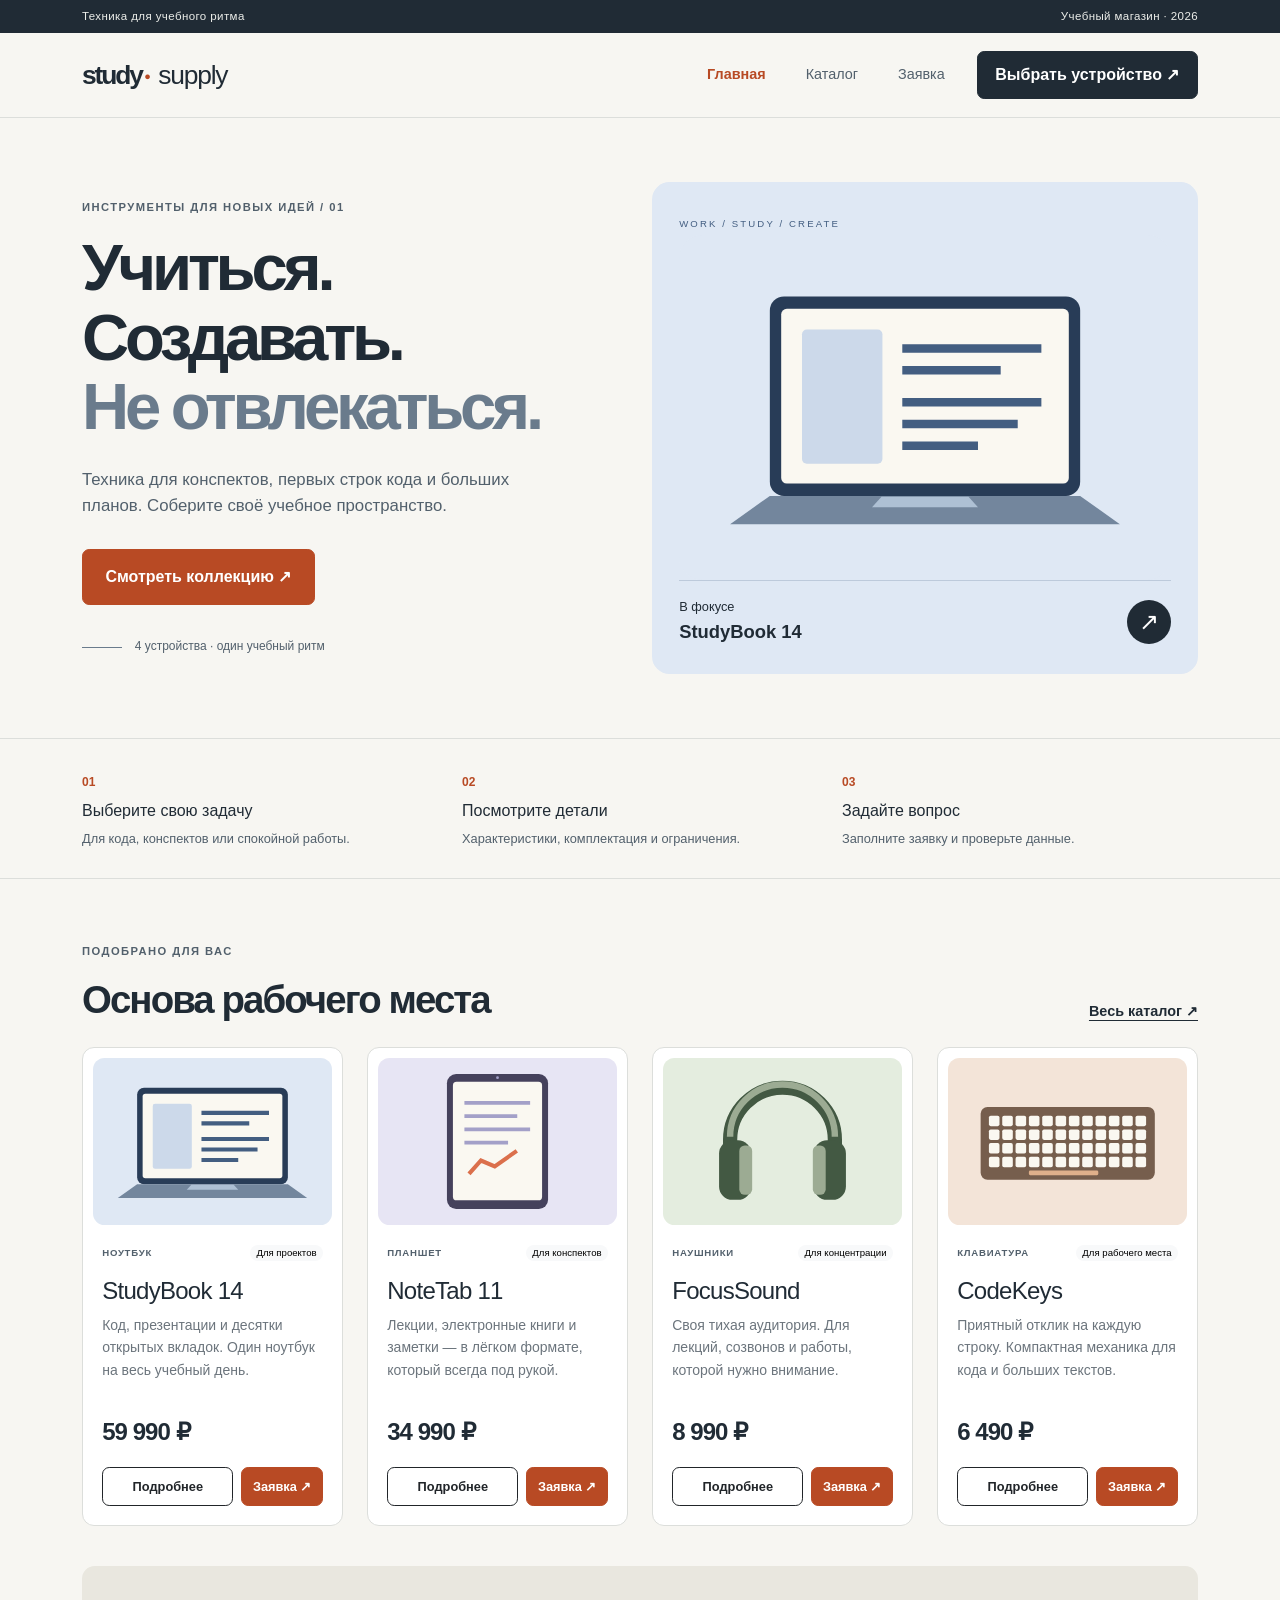
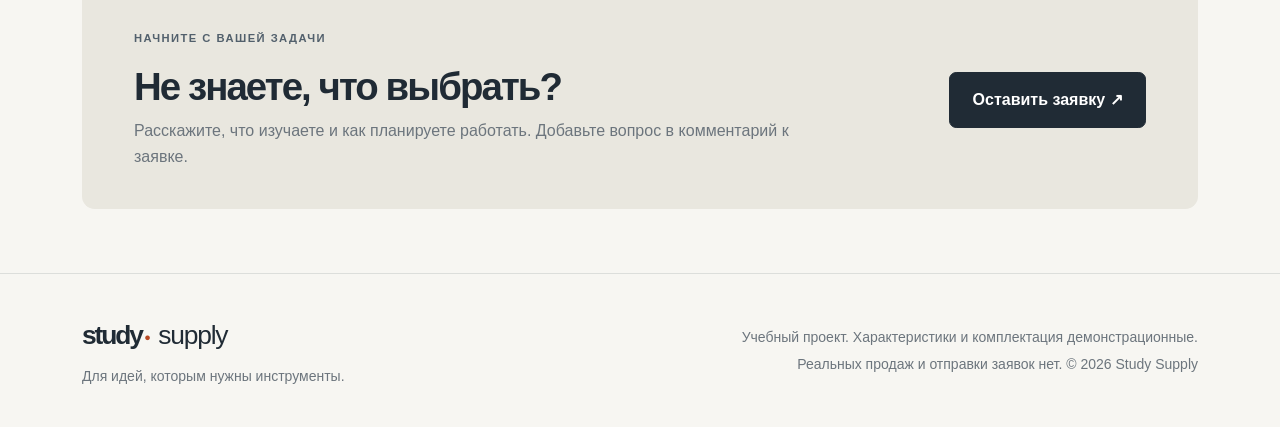
==== index.html @ 0d05d738 "feat: implement Bootstrap shop and four KR2 improvements" ====
<!doctype html>
<html lang="ru">
  <head>
    <meta charset="utf-8">
    <meta name="viewport" content="width=device-width, initial-scale=1">
    <meta name="description" content="Техника для идей — техника для учёбы и проектов. Учебный магазин Study Supply.">
    <title>Техника для идей — Study Supply</title>
    <link rel="icon" href="images/favicon.svg" type="image/svg+xml">
    <link rel="stylesheet" href="vendor/bootstrap/bootstrap.min.css">
    <link rel="stylesheet" href="css/custom.css">
  </head>
  <body>
    <a class="skip-link" href="#main">Перейти к содержимому</a>
    <div class="topline">
      <div class="container d-flex justify-content-between gap-3">
        <span>Техника для учебного ритма</span>
        <span>Учебный магазин · 2026</span>
      </div>
    </div>
    <header class="site-header">
      <nav class="navbar navbar-expand-md" aria-label="Основная навигация">
        <div class="container">
          <a class="navbar-brand" href="index.html">study<span class="brand-dot">●</span>
            <span class="brand-sub">supply</span>
          </a>
          <button class="navbar-toggler" type="button" data-bs-toggle="collapse" data-bs-target="#main-nav" aria-controls="main-nav" aria-expanded="false" aria-label="Открыть меню">
            <span class="navbar-toggler-icon">
            </span>
          </button>
          <div class="collapse navbar-collapse" id="main-nav">
            <ul class="navbar-nav ms-auto gap-md-4">
              <li class="nav-item">
                <a class="nav-link active" aria-current="page" href="index.html">Главная</a>
              </li>
              <li class="nav-item">
                <a class="nav-link" href="catalog.html">Каталог</a>
              </li>
              <li class="nav-item">
                <a class="nav-link" href="order.html">Заявка</a>
              </li>
            </ul>
            <a class="btn btn-dark ms-md-4 my-2 my-md-0" href="catalog.html">Выбрать устройство <span aria-hidden="true">↗</span>
            </a>
          </div>
        </div>
      </nav>
    </header>
    <main id="main" tabindex="-1">
      <section class="hero-section">
        <div class="container">
          <div class="row g-4 align-items-center">
            <div class="col-lg-6">
              <p class="eyebrow">Инструменты для новых идей / 01</p>
              <h1 class="hero-title">Учиться.<br>Создавать.<br>
                <span>Не отвлекаться.</span>
              </h1>
              <p class="hero-lead">Техника для конспектов, первых строк кода и больших планов. Соберите своё учебное пространство.</p>
              <a class="btn btn-primary btn-lg" href="catalog.html">Смотреть коллекцию <span aria-hidden="true">↗</span>
              </a>
              <div class="hero-note">
                <span class="note-rule">
                </span>
                <span>4 устройства · один учебный ритм</span>
              </div>
            </div>
            <div class="col-lg-6">
              <div class="hero-art">
                <span class="art-label">WORK / STUDY / CREATE</span>
                <img src="images/studybook.svg" alt="StudyBook 14 — ноутбук для учёбы и проектов" width="520" height="365">
                <div class="art-caption">
                  <span>В фокусе<br>
                    <strong>StudyBook 14</strong>
                  </span>
                  <a href="product.html" class="circle-link" aria-label="Открыть StudyBook 14">↗</a>
                </div>
              </div>
            </div>
          </div>
        </div>
      </section>
      <section class="benefit-strip">
        <div class="container">
          <div class="row g-4">
            <div class="col-md-4">
              <span class="step-number">01</span>
              <h2>Выберите свою задачу</h2>
              <p>Для кода, конспектов или спокойной работы.</p>
            </div>
            <div class="col-md-4">
              <span class="step-number">02</span>
              <h2>Посмотрите детали</h2>
              <p>Характеристики, комплектация и ограничения.</p>
            </div>
            <div class="col-md-4">
              <span class="step-number">03</span>
              <h2>Задайте вопрос</h2>
              <p>Заполните заявку и проверьте данные.</p>
            </div>
          </div>
        </div>
      </section>
      <section class="section-space">
        <div class="container">
          <div class="d-flex flex-wrap justify-content-between align-items-end gap-3 mb-4">
            <div>
              <p class="eyebrow">Подобрано для вас</p>
              <h2 class="section-title mb-0">Основа рабочего места</h2>
            </div>
            <a class="text-link" href="catalog.html">Весь каталог ↗</a>
          </div>
          <div class="row g-4">
            <div class="col-sm-6 col-xl-3">
              <article class="card product-card h-100">
                <a class="product-card-image" href="product.html" aria-label="Подробнее о StudyBook 14">
                  <img src="images/studybook.svg" alt="Ноутбук StudyBook 14, схематическое изображение" width="520" height="365" loading="lazy">
                </a>
                <div class="card-body d-flex flex-column">
                  <div class="d-flex justify-content-between gap-2 align-items-center mb-3">
                    <span class="eyebrow mb-0">Ноутбук</span>
                    <span class="badge rounded-pill text-bg-light">Для проектов</span>
                  </div>
                  <h3 class="card-title fs-4">
                    <a href="product.html">StudyBook 14</a>
                  </h3>
                  <p class="card-text text-secondary small">Код, презентации и десятки открытых вкладок. Один ноутбук на весь учебный день.</p>
                  <div class="mt-auto pt-3">
                    <p class="price fs-4 mb-3">59 990 ₽</p>
                    <div class="d-flex gap-2">
                      <a class="btn btn-outline-dark flex-grow-1" href="product.html">Подробнее</a>
                      <button class="btn btn-primary" type="button" data-quick-order="studybook" aria-label="Заявка на StudyBook 14">Заявка ↗</button>
                    </div>
                  </div>
                </div>
              </article>
            </div>
            <div class="col-sm-6 col-xl-3">
              <article class="card product-card h-100">
                <a class="product-card-image" href="product-notetab.html" aria-label="Подробнее о NoteTab 11">
                  <img src="images/notetab.svg" alt="Планшет NoteTab 11, схематическое изображение" width="520" height="365" loading="lazy">
                </a>
                <div class="card-body d-flex flex-column">
                  <div class="d-flex justify-content-between gap-2 align-items-center mb-3">
                    <span class="eyebrow mb-0">Планшет</span>
                    <span class="badge rounded-pill text-bg-light">Для конспектов</span>
                  </div>
                  <h3 class="card-title fs-4">
                    <a href="product-notetab.html">NoteTab 11</a>
                  </h3>
                  <p class="card-text text-secondary small">Лекции, электронные книги и заметки — в лёгком формате, который всегда под рукой.</p>
                  <div class="mt-auto pt-3">
                    <p class="price fs-4 mb-3">34 990 ₽</p>
                    <div class="d-flex gap-2">
                      <a class="btn btn-outline-dark flex-grow-1" href="product-notetab.html">Подробнее</a>
                      <button class="btn btn-primary" type="button" data-quick-order="notetab" aria-label="Заявка на NoteTab 11">Заявка ↗</button>
                    </div>
                  </div>
                </div>
              </article>
            </div>
            <div class="col-sm-6 col-xl-3">
              <article class="card product-card h-100">
                <a class="product-card-image" href="product-focussound.html" aria-label="Подробнее о FocusSound">
                  <img src="images/focussound.svg" alt="Наушники FocusSound, схематическое изображение" width="520" height="365" loading="lazy">
                </a>
                <div class="card-body d-flex flex-column">
                  <div class="d-flex justify-content-between gap-2 align-items-center mb-3">
                    <span class="eyebrow mb-0">Наушники</span>
                    <span class="badge rounded-pill text-bg-light">Для концентрации</span>
                  </div>
                  <h3 class="card-title fs-4">
                    <a href="product-focussound.html">FocusSound</a>
                  </h3>
                  <p class="card-text text-secondary small">Своя тихая аудитория. Для лекций, созвонов и работы, которой нужно внимание.</p>
                  <div class="mt-auto pt-3">
                    <p class="price fs-4 mb-3">8 990 ₽</p>
                    <div class="d-flex gap-2">
                      <a class="btn btn-outline-dark flex-grow-1" href="product-focussound.html">Подробнее</a>
                      <button class="btn btn-primary" type="button" data-quick-order="focussound" aria-label="Заявка на FocusSound">Заявка ↗</button>
                    </div>
                  </div>
                </div>
              </article>
            </div>
            <div class="col-sm-6 col-xl-3">
              <article class="card product-card h-100">
                <a class="product-card-image" href="product-codekeys.html" aria-label="Подробнее о CodeKeys">
                  <img src="images/codekeys.svg" alt="Клавиатура CodeKeys, схематическое изображение" width="520" height="365" loading="lazy">
                </a>
                <div class="card-body d-flex flex-column">
                  <div class="d-flex justify-content-between gap-2 align-items-center mb-3">
                    <span class="eyebrow mb-0">Клавиатура</span>
                    <span class="badge rounded-pill text-bg-light">Для рабочего места</span>
                  </div>
                  <h3 class="card-title fs-4">
                    <a href="product-codekeys.html">CodeKeys</a>
                  </h3>
                  <p class="card-text text-secondary small">Приятный отклик на каждую строку. Компактная механика для кода и больших текстов.</p>
                  <div class="mt-auto pt-3">
                    <p class="price fs-4 mb-3">6 490 ₽</p>
                    <div class="d-flex gap-2">
                      <a class="btn btn-outline-dark flex-grow-1" href="product-codekeys.html">Подробнее</a>
                      <button class="btn btn-primary" type="button" data-quick-order="codekeys" aria-label="Заявка на CodeKeys">Заявка ↗</button>
                    </div>
                  </div>
                </div>
              </article>
            </div>
          </div>
        </div>
      </section>
      <section class="section-space pt-0">
        <div class="container">
          <div class="callout row g-4 align-items-center">
            <div class="col-lg-8">
              <p class="eyebrow">Начните с вашей задачи</p>
              <h2 class="section-title">Не знаете, что выбрать?</h2>
              <p class="text-secondary mb-0">Расскажите, что изучаете и как планируете работать. Добавьте вопрос в комментарий к заявке.</p>
            </div>
            <div class="col-lg-4 text-lg-end">
              <a class="btn btn-dark btn-lg" href="order.html">Оставить заявку ↗</a>
            </div>
          </div>
        </div>
      </section>
    </main>
    <footer class="site-footer">
      <div class="container">
        <div class="row gy-3 align-items-center">
          <div class="col-md-5">
            <a class="navbar-brand" href="index.html">study<span class="brand-dot">●</span>
              <span class="brand-sub">supply</span>
            </a>
            <p class="small text-secondary mt-2 mb-0">Для идей, которым нужны инструменты.</p>
          </div>
          <div class="col-md-7 text-md-end small text-secondary">
            <p class="mb-1">Учебный проект. Характеристики и комплектация демонстрационные.</p>
            <p class="mb-0">Реальных продаж и отправки заявок нет. © 2026 Study Supply</p>
          </div>
        </div>
      </div>
    </footer>
    <div class="modal fade" id="order-modal" tabindex="-1" aria-labelledby="modal-title" aria-describedby="modal-description">
      <div class="modal-dialog modal-lg modal-dialog-centered modal-dialog-scrollable">
        <div class="modal-content">
          <div class="modal-header">
            <div>
              <p class="eyebrow mb-2">Заявка на консультацию</p>
              <h2 class="modal-title fs-4" id="modal-title">Расскажите о себе</h2>
            </div>
            <button type="button" class="btn-close" data-bs-dismiss="modal" aria-label="Закрыть окно заявки">
            </button>
          </div>
          <div class="modal-body">
            <p class="text-secondary" id="modal-description">Сначала заполните данные, затем проверьте их перед подтверждением.</p>
            <div data-modal-edit>
              <form data-order-form novalidate>
                <div class="alert alert-danger d-none error-summary" role="alert" data-error-summary>
                  <p class="fw-semibold mb-2">Проверьте поля заявки</p>
                  <ul class="mb-0" data-error-list>
                  </ul>
                </div>
                <p class="small text-secondary">Поля со звёздочкой обязательны. Заявка учебная: данные не отправляются на сервер.</p>
                <div class="row g-3">
                  <div class="col-md-6">
                    <label class="form-label" for="modal-name">Ваше имя <span aria-hidden="true">*</span>
                    </label>
                    <input class="form-control" id="modal-name" name="name" type="text" autocomplete="name" minlength="2" maxlength="80" required aria-describedby="modal-name-error">
                    <div class="invalid-feedback" id="modal-name-error">
                    </div>
                  </div>
                  <div class="col-md-6">
                    <label class="form-label" for="modal-email">Электронная почта <span aria-hidden="true">*</span>
                    </label>
                    <input class="form-control" id="modal-email" name="email" type="email" autocomplete="email" maxlength="120" required aria-describedby="modal-email-error">
                    <div class="invalid-feedback" id="modal-email-error">
                    </div>
                  </div>
                  <div class="col-md-6">
                    <label class="form-label" for="modal-phone">Телефон <span aria-hidden="true">*</span>
                    </label>
                    <input class="form-control" id="modal-phone" name="phone" type="tel" autocomplete="tel" maxlength="30" required aria-describedby="modal-phone-error modal-phone-hint">
                    <div class="form-text" id="modal-phone-hint">Например: +7 900 000-00-00. От 10 до 15 цифр.</div>
                    <div class="invalid-feedback" id="modal-phone-error">
                    </div>
                  </div>
                  <div class="col-md-6">
                    <label class="form-label" for="modal-product">Товар <span aria-hidden="true">*</span>
                    </label>
                    <select class="form-select" id="modal-product" name="product" required aria-describedby="modal-product-error">
                      <option value="">Выберите товар</option>
                      <option value="studybook">StudyBook 14 — 59 990 ₽</option>
                      <option value="notetab">NoteTab 11 — 34 990 ₽</option>
                      <option value="focussound">FocusSound — 8 990 ₽</option>
                      <option value="codekeys">CodeKeys — 6 490 ₽</option>
                    </select>
                    <div class="invalid-feedback" id="modal-product-error">
                    </div>
                  </div>
                  <div class="col-12">
                    <label class="form-label" for="modal-comment">Комментарий</label>
                    <textarea class="form-control" id="modal-comment" name="comment" rows="3" maxlength="1000" placeholder="Для каких задач выбираете устройство?">
                    </textarea>
                  </div>
                  <div class="col-12">
                    <div class="form-check">
                      <input class="form-check-input" type="checkbox" id="modal-agreement" name="agreement" required aria-describedby="modal-agreement-error">
                      <label class="form-check-label" for="modal-agreement">Согласен на обработку введённых данных для проверки учебной формы <span aria-hidden="true">*</span>
                      </label>
                      <div class="invalid-feedback" id="modal-agreement-error">
                      </div>
                    </div>
                  </div>
                  <div class="col-12 d-flex flex-wrap gap-2 mt-4">
                    <button class="btn btn-primary" type="submit">Проверить заявку <span aria-hidden="true">↗</span>
                    </button>
                    <button class="btn btn-outline-secondary" type="reset">Очистить</button>
                  </div>
                </div>
              </form>
            </div>
            <div data-modal-review hidden>
              <p class="mb-3">Проверьте товар и контакты. Можно вернуться к редактированию.</p>
              <dl class="review-details" data-review-details>
              </dl>
              <div class="d-flex flex-wrap gap-2">
                <button class="btn btn-primary" type="button" data-confirm>Подтвердить заявку</button>
                <button class="btn btn-outline-secondary" type="button" data-edit>Исправить данные</button>
              </div>
            </div>
            <div data-modal-done hidden>
              <div class="alert alert-success mb-4" role="status">
                <h3 class="fs-5">Данные проверены</h3>
                <p class="mb-0">Учебная заявка подтверждена. Она не отправляется на сервер; оплата не производится.</p>
              </div>
              <button class="btn btn-primary" data-bs-dismiss="modal" type="button">Готово</button>
            </div>
          </div>
        </div>
      </div>
    </div>
    <script src="vendor/bootstrap/bootstrap.bundle.min.js">
    </script>
    <script src="js/catalog-data.js">
    </script>
    <script src="js/main.js">
    </script>
  </body>
</html>
---- css/custom.css ----
:root {
  --paper:#f7f6f2;
  --ink:#202b35;
  --accent:#b84a24;
  --bs-body-font-family:Arial,Helvetica,sans-serif;
  --bs-body-color:var(--ink);
  --bs-body-bg:var(--paper);
  --bs-primary:#b84a24;
  --bs-border-color:#dcdedb;
  --bs-link-color:#9e3e1d;
  --bs-link-hover-color:#712c15
}

body {
  line-height:1.6
}
a {
  text-underline-offset:4px
}
.btn {
  --bs-btn-border-radius:.45rem;
  font-weight:600;
  padding:.7rem 1.1rem
}
.btn-primary {
  --bs-btn-bg:#b84a24;
  --bs-btn-border-color:#b84a24;
  --bs-btn-hover-bg:#943b1b;
  --bs-btn-hover-border-color:#943b1b;
  --bs-btn-active-bg:#7d3218;
  --bs-btn-active-border-color:#7d3218;
  --bs-btn-focus-shadow-rgb:184,74,36
}
.btn-dark {
  --bs-btn-bg:#202b35;
  --bs-btn-border-color:#202b35
}
.btn-outline-secondary {
  --bs-btn-color:#4f5b64;
  --bs-btn-border-color:#78818a
}
.btn-lg {
  font-size:1rem;
  padding:.95rem 1.4rem
}
.topline {
  font-size:.72rem;
  padding:.45rem 0;
  background:var(--ink);
  color:#eceeea;
  letter-spacing:.035em
}
.site-header {
  border-bottom:1px solid var(--bs-border-color);
  background:var(--paper)
}
.navbar {
  padding:1rem 0
}
.navbar-brand {
  font-size:1.65rem;
  font-weight:800;
  letter-spacing:-.08em;
  color:var(--ink)
}
.brand-sub {
  display:inline-block;
  font-weight:400;
  letter-spacing:-.045em;
  margin-left:.12rem
}
.brand-dot {
  font-size:.68rem;
  color:var(--accent);
  vertical-align:middle;
  margin:0 .15rem
}
.navbar-nav .nav-link {
  color:#52606c;
  font-size:.9rem
}
.navbar-nav .nav-link.active {
  color:var(--accent);
  font-weight:700
}
.hero-section {
  padding:4rem 0
}
.eyebrow {
  font-size:.7rem;
  text-transform:uppercase;
  letter-spacing:.13em;
  font-weight:700;
  color:#52606c;
  margin-bottom:1rem
}
.hero-title {
  font-size:clamp(2.8rem,5.1vw,4.65rem);
  line-height:1.06;
  letter-spacing:-.065em;
  font-weight:750;
  margin-bottom:1.6rem
}
.hero-title span {
  color:#6a7b8c
}
.hero-lead {
  max-width:28rem;
  color:#52606c;
  margin-bottom:1.8rem;
  font-size:1.05rem
}
.hero-note {
  display:flex;
  align-items:center;
  gap:.8rem;
  margin-top:2rem;
  font-size:.75rem;
  color:#52606c
}
.note-rule {
  width:40px;
  height:1px;
  background:#6a7b8c
}
.hero-art {
  padding:1.7rem;
  background:#dfe8f4;
  border-radius:1.1rem;
  position:relative
}
.hero-art>img {
  width:100%;
  height:auto;
  display:block
}
.art-label {
  font-size:.6rem;
  letter-spacing:.22em;
  color:#435e81
}
.art-caption {
  border-top:1px solid #bdcadb;
  padding-top:1rem;
  display:flex;
  justify-content:space-between;
  align-items:center;
  font-size:.8rem
}
.art-caption strong {
  font-size:1.15rem
}
.circle-link {
  display:grid;
  place-items:center;
  width:44px;
  height:44px;
  border-radius:50%;
  background:var(--ink);
  color:white;
  text-decoration:none;
  font-size:1.5rem
}
.benefit-strip {
  border-block:1px solid var(--bs-border-color);
  padding:1.8rem 0
}
.benefit-strip h2 {
  font-size:1rem;
  margin:.5rem 0
}
.benefit-strip p {
  font-size:.8rem;
  color:#52606c;
  margin:0
}
.step-number {
  font-size:.75rem;
  color:var(--accent);
  font-weight:700
}
.section-space {
  padding:4rem 0
}
.section-title {
  font-size:clamp(1.8rem,3vw,2.5rem);
  letter-spacing:-.05em;
  font-weight:700
}
.page-title {
  font-size:clamp(2.15rem,4vw,3.6rem);
  letter-spacing:-.055em;
  font-weight:700;
  line-height:1.12;
  margin-bottom:1.25rem
}
.text-link {
  font-size:.9rem;
  color:var(--ink);
  font-weight:600
}
.product-card {
  border:1px solid var(--bs-border-color);
  border-radius:.75rem;
  background:#fff;
  overflow:hidden;
  transition:box-shadow .2s,border-color .2s
}
.product-card:hover {
  border-color:#8997a3;
  box-shadow:0 8px 20px #202b3509
}
.product-card-image {
  display:block;
  padding:.65rem .65rem 0
}
.product-card-image img {
  width:100%;
  height:auto;
  border-radius:.45rem
}
.product-card .card-body {
  padding:1.2rem
}
.product-card .eyebrow {
  font-size:.6rem;
  letter-spacing:.08em
}
.product-card .badge {
  font-size:.6rem;
  font-weight:500;
  white-space:normal;
  text-align:right
}
.card-title a {
  color:var(--ink);
  text-decoration:none;
  letter-spacing:-.03em
}
.card-title a:hover {
  text-decoration:underline
}
.product-card .btn {
  font-size:.8rem;
  padding:.55rem .65rem
}
.price {
  font-weight:700;
  letter-spacing:-.04em
}
.callout {
  margin-inline:0;
  background:#e9e7df;
  padding:2.5rem;
  border-radius:.8rem
}
.site-footer {
  padding:2.5rem 0;
  border-top:1px solid var(--bs-border-color)
}
.product-gallery img {
  width:100%;
  height:auto;
  border-radius:1rem
}
.product-information {
  background:#fff;
  border:1px solid var(--bs-border-color);
  border-radius:.7rem;
  overflow:hidden
}
.nav-tabs {
  padding:1rem 1rem 0;
  background:#efeee8;
  gap:.2rem;
  flex-wrap:wrap
}
.nav-tabs .nav-link {
  color:#52606c;
  font-size:.85rem;
  padding:.8rem 1rem
}
.nav-tabs .nav-link.active {
  color:var(--ink);
  font-weight:700;
  background:#fff
}
.task-list {
  padding-left:1.3rem;
  margin:0
}
.task-list li {
  margin-bottom:.7rem
}
.form-panel {
  padding:2rem;
  background:#fff;
  border:1px solid var(--bs-border-color);
  border-radius:.8rem
}
.form-label {
  font-size:.85rem;
  font-weight:600
}
.form-control,.form-select {
  background-color:white;
  min-height:45px
}
.form-text {
  color:#59636c
}
.form-check-label {
  font-size:.85rem
}
.order-steps {
  padding-left:1.2rem;
  color:#52606c;
  margin:2rem 0
}
.order-steps li {
  padding-bottom:.7rem
}
.modal-content {
  background:#fff;
  border-radius:1rem
}
.modal-header {
  padding:1.5rem
}
.modal-body {
  padding:1.5rem
}
.review-details {
  display:grid;
  grid-template-columns:10rem minmax(0,1fr);
  gap:.65rem 1rem;
  margin:1.5rem 0;
  overflow-wrap:anywhere
}
.review-details dt {
  color:#59636c;
  font-size:.9rem
}
.review-details dd {
  margin:0
}
.review-details dd:empty::after {
  content:'Не указан'
}
.skip-link {
  position:fixed;
  left:1rem;
  top:-100px;
  z-index:2000;
  background:white;
  color:var(--ink);
  padding:1rem
}
.skip-link:focus {
  top:1rem
}
:focus-visible {
  outline:3px solid #406a98!important;
  outline-offset:3px
}
.form-control:focus,.form-select:focus {
  box-shadow:0 0 0 .2rem #406a982b;
  border-color:#406a98
}
main:focus {
  outline:none
}
[hidden] {
  display:none!important
}
.error-summary a {
  color:#842029;
  font-weight:600
}
img {
  max-width:100%
}
.breadcrumb-item {
  overflow-wrap:anywhere
}

@media(max-width:767.98px) {
  .hero-section {
  padding:2.5rem 0
}
.hero-art {
  margin-top:.5rem
}
.section-space {
  padding:2.5rem 0
}
.callout {
  padding:1.6rem
}
.form-panel {
  padding:1.25rem
}
.topline {
  font-size:.6rem
}
.review-details {
  grid-template-columns:1fr;
  gap:.1rem
}
.review-details dd {
  margin-bottom:.8rem
}
.nav-tabs {
  padding:.5rem .4rem 0
}
.nav-tabs .nav-link {
  font-size:.75rem;
  padding:.7rem .65rem
}
.navbar-collapse {
  padding-top:1rem
}
.hero-title {
  font-size:3.2rem
}
.modal-body,.modal-header {
  padding:1.1rem
}

}

@media(prefers-reduced-motion:reduce) {
  *,*::before,*::after {
  transition:none!important;
  scroll-behavior:auto!important
}

}
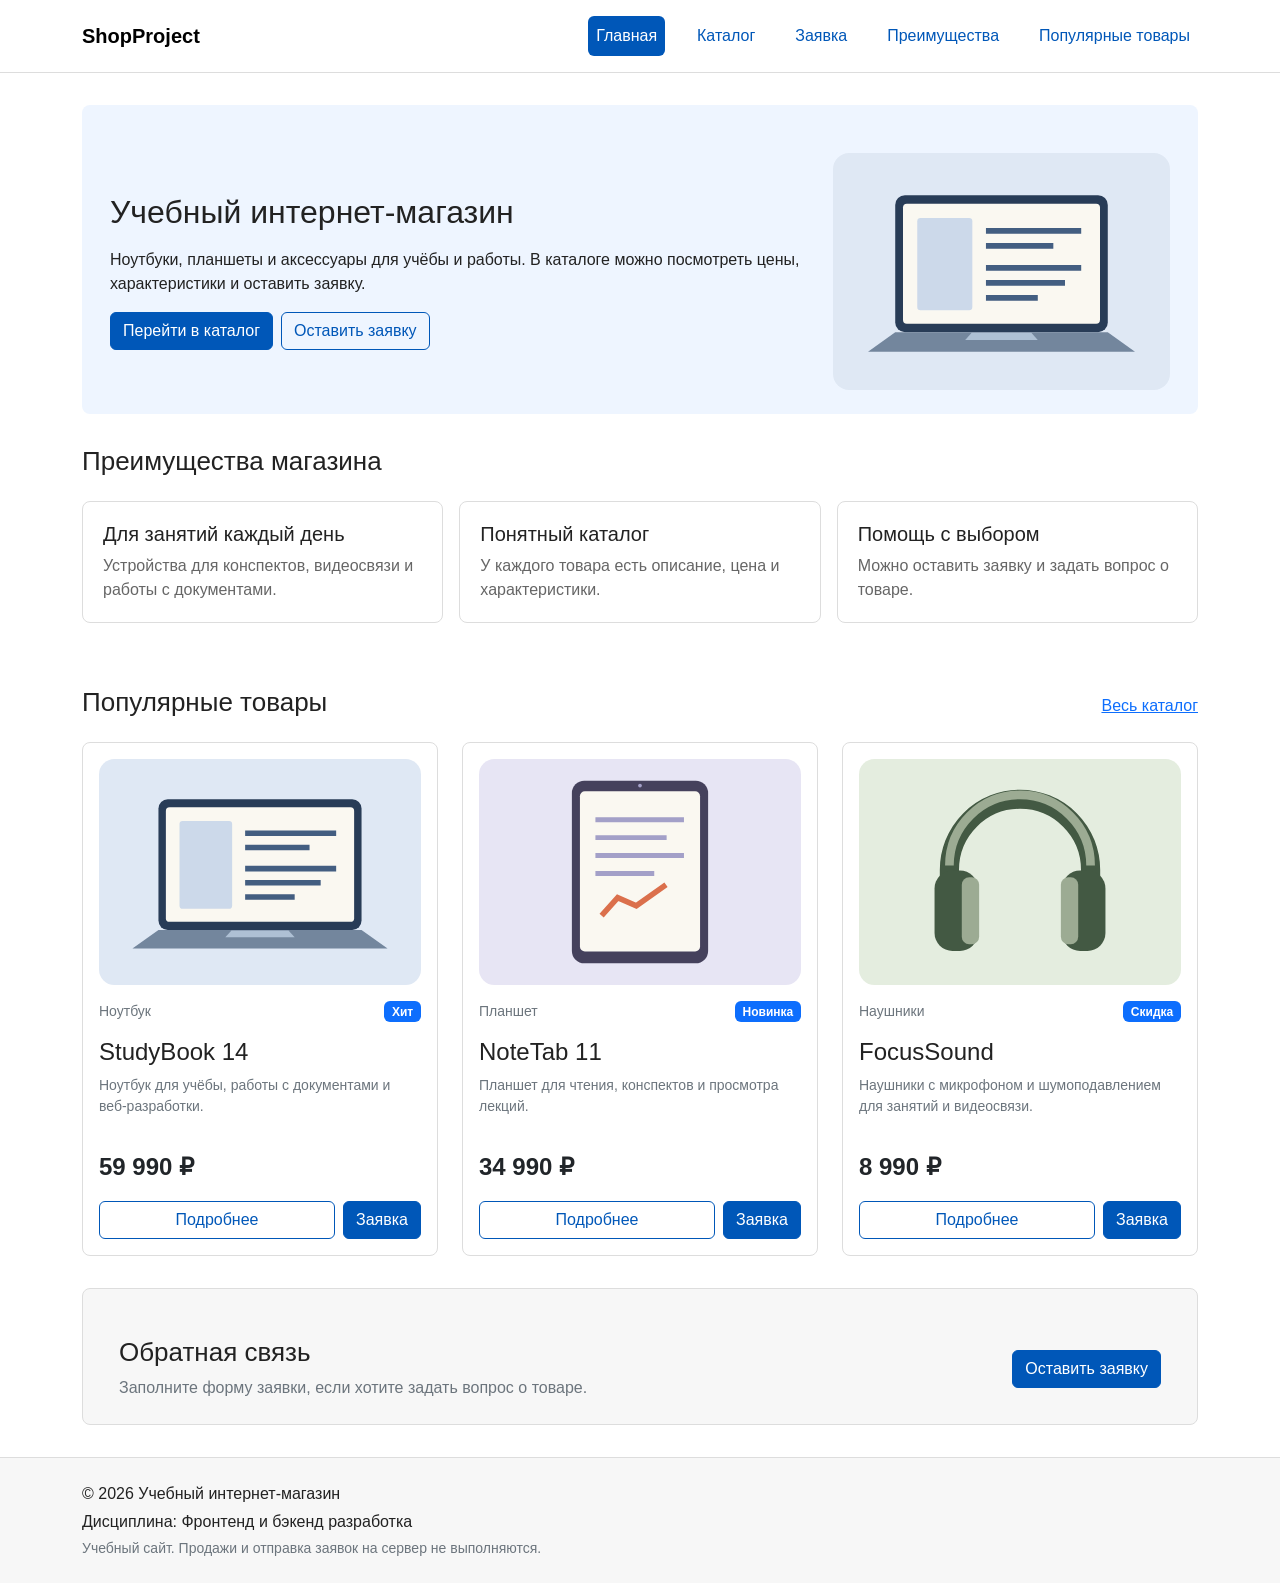
==== commit d2aa240a: "style: simplify shop to match previous coursework" ====
--- a/index.html
+++ b/index.html
@@ -1,348 +1,449 @@
-<!doctype html>
+<!DOCTYPE html>
 <html lang="ru">
-  <head>
-    <meta charset="utf-8">
-    <meta name="viewport" content="width=device-width, initial-scale=1">
-    <meta name="description" content="Техника для идей — техника для учёбы и проектов. Учебный магазин Study Supply.">
-    <title>Техника для идей — Study Supply</title>
-    <link rel="icon" href="images/favicon.svg" type="image/svg+xml">
-    <link rel="stylesheet" href="vendor/bootstrap/bootstrap.min.css">
-    <link rel="stylesheet" href="css/custom.css">
-  </head>
-  <body>
-    <a class="skip-link" href="#main">Перейти к содержимому</a>
-    <div class="topline">
-      <div class="container d-flex justify-content-between gap-3">
-        <span>Техника для учебного ритма</span>
-        <span>Учебный магазин · 2026</span>
-      </div>
-    </div>
-    <header class="site-header">
-      <nav class="navbar navbar-expand-md" aria-label="Основная навигация">
-        <div class="container">
-          <a class="navbar-brand" href="index.html">study<span class="brand-dot">●</span>
-            <span class="brand-sub">supply</span>
+ <head>
+  <meta charset="utf-8"/>
+  <meta content="width=device-width, initial-scale=1" name="viewport"/>
+  <meta content="Учебный интернет-магазин техники. Каталог товаров, характеристики и форма заявки." name="description"/>
+  <title>
+   Учебный интернет-магазин
+  </title>
+  <link href="images/favicon.svg" rel="icon" type="image/svg+xml"/>
+  <link href="vendor/bootstrap/bootstrap.min.css" rel="stylesheet"/>
+  <link href="css/custom.css" rel="stylesheet"/>
+ </head>
+ <body>
+  <a class="skip-link" href="#main">
+   Перейти к содержимому
+  </a>
+  <header class="site-header">
+   <nav aria-label="Основная навигация" class="navbar navbar-expand-md">
+    <div class="container">
+     <a class="navbar-brand" href="index.html">
+      ShopProject
+     </a>
+     <button aria-controls="main-nav" aria-expanded="false" aria-label="Открыть меню" class="navbar-toggler" data-bs-target="#main-nav" data-bs-toggle="collapse" type="button">
+      <span class="navbar-toggler-icon">
+      </span>
+     </button>
+     <div class="collapse navbar-collapse" id="main-nav">
+      <ul class="navbar-nav ms-auto gap-md-4">
+       <li class="nav-item">
+        <a aria-current="page" class="nav-link active" href="index.html">
+         Главная
+        </a>
+       </li>
+       <li class="nav-item">
+        <a class="nav-link" href="catalog.html">
+         Каталог
+        </a>
+       </li>
+       <li class="nav-item">
+        <a class="nav-link" href="order.html">
+         Заявка
+        </a>
+       </li>
+       <li class="nav-item">
+        <a class="nav-link" href="index.html#advantages">
+         Преимущества
+        </a>
+       </li>
+       <li class="nav-item">
+        <a class="nav-link" href="index.html#popular">
+         Популярные товары
+        </a>
+       </li>
+      </ul>
+     </div>
+    </div>
+   </nav>
+  </header>
+  <main id="main" tabindex="-1">
+   <section class="hero-section">
+    <div class="container">
+     <div class="hero-box row g-4 align-items-center">
+      <div class="col-md-8">
+       <h1>
+        Учебный интернет-магазин
+       </h1>
+       <p>
+        Ноутбуки, планшеты и аксессуары для учёбы и работы. В каталоге можно посмотреть цены, характеристики и оставить заявку.
+       </p>
+       <div class="d-flex flex-wrap gap-2">
+        <a class="btn btn-primary" href="catalog.html">
+         Перейти в каталог
+        </a>
+        <a class="btn btn-outline-primary" href="order.html">
+         Оставить заявку
+        </a>
+       </div>
+      </div>
+      <div class="col-md-4">
+       <img alt="Ноутбук StudyBook 14" height="365" src="images/studybook.svg" width="520"/>
+      </div>
+     </div>
+    </div>
+   </section>
+   <section class="section-space" id="advantages">
+    <div class="container">
+     <h2 class="mb-4">
+      Преимущества магазина
+     </h2>
+     <div class="row g-3">
+      <div class="col-md-4">
+       <article class="info-box">
+        <h3>
+         Для занятий каждый день
+        </h3>
+        <p>
+         Устройства для конспектов, видеосвязи и работы с документами.
+        </p>
+       </article>
+      </div>
+      <div class="col-md-4">
+       <article class="info-box">
+        <h3>
+         Понятный каталог
+        </h3>
+        <p>
+         У каждого товара есть описание, цена и характеристики.
+        </p>
+       </article>
+      </div>
+      <div class="col-md-4">
+       <article class="info-box">
+        <h3>
+         Помощь с выбором
+        </h3>
+        <p>
+         Можно оставить заявку и задать вопрос о товаре.
+        </p>
+       </article>
+      </div>
+     </div>
+    </div>
+   </section>
+   <section class="section-space" id="popular">
+    <div class="container">
+     <div class="d-flex flex-wrap justify-content-between align-items-end gap-3 mb-4">
+      <div>
+       <h2 class="section-title mb-0">
+        Популярные товары
+       </h2>
+      </div>
+      <a class="text-link" href="catalog.html">
+       Весь каталог
+      </a>
+     </div>
+     <div class="row g-4">
+      <div class="col-md-6 col-lg-4">
+       <article class="card product-card h-100">
+        <a aria-label="Подробнее о StudyBook 14" class="product-card-image" href="product.html">
+         <img alt="Ноутбук StudyBook 14, схематическое изображение" height="365" loading="lazy" src="images/studybook.svg" width="520"/>
+        </a>
+        <div class="card-body d-flex flex-column">
+         <div class="d-flex justify-content-between gap-2 align-items-center mb-3">
+          <span class="small text-secondary">
+           Ноутбук
+          </span>
+          <span class="badge text-bg-primary">
+           Хит
+          </span>
+         </div>
+         <h3 class="card-title fs-4">
+          <a href="product.html">
+           StudyBook 14
           </a>
-          <button class="navbar-toggler" type="button" data-bs-toggle="collapse" data-bs-target="#main-nav" aria-controls="main-nav" aria-expanded="false" aria-label="Открыть меню">
-            <span class="navbar-toggler-icon">
+         </h3>
+         <p class="card-text text-secondary small">
+          Ноутбук для учёбы, работы с документами и веб-разработки.
+         </p>
+         <div class="mt-auto pt-3">
+          <p class="price fs-4 mb-3">
+           59 990 ₽
+          </p>
+          <div class="d-flex gap-2">
+           <a class="btn btn-outline-primary flex-grow-1" href="product.html">
+            Подробнее
+           </a>
+           <button aria-label="Заявка на StudyBook 14" class="btn btn-primary" data-quick-order="studybook" type="button">
+            Заявка
+           </button>
+          </div>
+         </div>
+        </div>
+       </article>
+      </div>
+      <div class="col-md-6 col-lg-4">
+       <article class="card product-card h-100">
+        <a aria-label="Подробнее о NoteTab 11" class="product-card-image" href="product-notetab.html">
+         <img alt="Планшет NoteTab 11, схематическое изображение" height="365" loading="lazy" src="images/notetab.svg" width="520"/>
+        </a>
+        <div class="card-body d-flex flex-column">
+         <div class="d-flex justify-content-between gap-2 align-items-center mb-3">
+          <span class="small text-secondary">
+           Планшет
+          </span>
+          <span class="badge text-bg-primary">
+           Новинка
+          </span>
+         </div>
+         <h3 class="card-title fs-4">
+          <a href="product-notetab.html">
+           NoteTab 11
+          </a>
+         </h3>
+         <p class="card-text text-secondary small">
+          Планшет для чтения, конспектов и просмотра лекций.
+         </p>
+         <div class="mt-auto pt-3">
+          <p class="price fs-4 mb-3">
+           34 990 ₽
+          </p>
+          <div class="d-flex gap-2">
+           <a class="btn btn-outline-primary flex-grow-1" href="product-notetab.html">
+            Подробнее
+           </a>
+           <button aria-label="Заявка на NoteTab 11" class="btn btn-primary" data-quick-order="notetab" type="button">
+            Заявка
+           </button>
+          </div>
+         </div>
+        </div>
+       </article>
+      </div>
+      <div class="col-md-6 col-lg-4">
+       <article class="card product-card h-100">
+        <a aria-label="Подробнее о FocusSound" class="product-card-image" href="product-focussound.html">
+         <img alt="Наушники FocusSound, схематическое изображение" height="365" loading="lazy" src="images/focussound.svg" width="520"/>
+        </a>
+        <div class="card-body d-flex flex-column">
+         <div class="d-flex justify-content-between gap-2 align-items-center mb-3">
+          <span class="small text-secondary">
+           Наушники
+          </span>
+          <span class="badge text-bg-primary">
+           Скидка
+          </span>
+         </div>
+         <h3 class="card-title fs-4">
+          <a href="product-focussound.html">
+           FocusSound
+          </a>
+         </h3>
+         <p class="card-text text-secondary small">
+          Наушники с микрофоном и шумоподавлением для занятий и видеосвязи.
+         </p>
+         <div class="mt-auto pt-3">
+          <p class="price fs-4 mb-3">
+           8 990 ₽
+          </p>
+          <div class="d-flex gap-2">
+           <a class="btn btn-outline-primary flex-grow-1" href="product-focussound.html">
+            Подробнее
+           </a>
+           <button aria-label="Заявка на FocusSound" class="btn btn-primary" data-quick-order="focussound" type="button">
+            Заявка
+           </button>
+          </div>
+         </div>
+        </div>
+       </article>
+      </div>
+     </div>
+    </div>
+   </section>
+   <section class="section-space pt-0">
+    <div class="container">
+     <div class="callout row g-4 align-items-center" id="feedback">
+      <div class="col-lg-8">
+       <h2 class="section-title">
+        Обратная связь
+       </h2>
+       <p class="text-secondary mb-0">
+        Заполните форму заявки, если хотите задать вопрос о товаре.
+       </p>
+      </div>
+      <div class="col-lg-4 text-lg-end">
+       <a class="btn btn-primary" href="order.html">
+        Оставить заявку
+       </a>
+      </div>
+     </div>
+    </div>
+   </section>
+  </main>
+  <footer class="site-footer">
+   <div class="container">
+    <p class="mb-1">
+     © 2026 Учебный интернет-магазин
+    </p>
+    <p class="mb-1">
+     Дисциплина: Фронтенд и бэкенд разработка
+    </p>
+    <p class="small text-secondary mb-0">
+     Учебный сайт. Продажи и отправка заявок на сервер не выполняются.
+    </p>
+   </div>
+  </footer>
+  <div aria-describedby="modal-description" aria-labelledby="modal-title" class="modal fade" id="order-modal" tabindex="-1">
+   <div class="modal-dialog modal-lg modal-dialog-centered modal-dialog-scrollable">
+    <div class="modal-content">
+     <div class="modal-header">
+      <div>
+       <h2 class="modal-title fs-4" id="modal-title">
+        Расскажите о себе
+       </h2>
+      </div>
+      <button aria-label="Закрыть окно заявки" class="btn-close" data-bs-dismiss="modal" type="button">
+      </button>
+     </div>
+     <div class="modal-body">
+      <p class="text-secondary" id="modal-description">
+       Сначала заполните данные, затем проверьте их перед подтверждением.
+      </p>
+      <div data-modal-edit="">
+       <form data-order-form="" novalidate="">
+        <div class="alert alert-danger d-none error-summary" data-error-summary="" role="alert">
+         <p class="fw-semibold mb-2">
+          Проверьте поля заявки
+         </p>
+         <ul class="mb-0" data-error-list="">
+         </ul>
+        </div>
+        <p class="small text-secondary">
+         Поля со звёздочкой обязательны. Заявка учебная: данные не отправляются на сервер.
+        </p>
+        <div class="row g-3">
+         <div class="col-md-6">
+          <label class="form-label" for="modal-name">
+           Ваше имя
+           <span aria-hidden="true">
+            *
+           </span>
+          </label>
+          <input aria-describedby="modal-name-error" autocomplete="name" class="form-control" id="modal-name" maxlength="80" minlength="2" name="name" required="" type="text"/>
+          <div class="invalid-feedback" id="modal-name-error">
+          </div>
+         </div>
+         <div class="col-md-6">
+          <label class="form-label" for="modal-email">
+           Электронная почта
+           <span aria-hidden="true">
+            *
+           </span>
+          </label>
+          <input aria-describedby="modal-email-error" autocomplete="email" class="form-control" id="modal-email" maxlength="120" name="email" required="" type="email"/>
+          <div class="invalid-feedback" id="modal-email-error">
+          </div>
+         </div>
+         <div class="col-md-6">
+          <label class="form-label" for="modal-phone">
+           Телефон
+           <span aria-hidden="true">
+            *
+           </span>
+          </label>
+          <input aria-describedby="modal-phone-error modal-phone-hint" autocomplete="tel" class="form-control" id="modal-phone" maxlength="30" name="phone" required="" type="tel"/>
+          <div class="form-text" id="modal-phone-hint">
+           Например: +7 900 000-00-00. От 10 до 15 цифр.
+          </div>
+          <div class="invalid-feedback" id="modal-phone-error">
+          </div>
+         </div>
+         <div class="col-md-6">
+          <label class="form-label" for="modal-product">
+           Товар
+           <span aria-hidden="true">
+            *
+           </span>
+          </label>
+          <select aria-describedby="modal-product-error" class="form-select" id="modal-product" name="product" required="">
+           <option value="">
+            Выберите товар
+           </option>
+           <option value="studybook">
+            StudyBook 14 — 59 990 ₽
+           </option>
+           <option value="notetab">
+            NoteTab 11 — 34 990 ₽
+           </option>
+           <option value="focussound">
+            FocusSound — 8 990 ₽
+           </option>
+           <option value="codekeys">
+            CodeKeys — 6 490 ₽
+           </option>
+          </select>
+          <div class="invalid-feedback" id="modal-product-error">
+          </div>
+         </div>
+         <div class="col-12">
+          <label class="form-label" for="modal-comment">
+           Комментарий
+          </label>
+          <textarea class="form-control" id="modal-comment" maxlength="1000" name="comment" placeholder="Для каких задач выбираете устройство?" rows="3"></textarea>
+         </div>
+         <div class="col-12">
+          <div class="form-check">
+           <input aria-describedby="modal-agreement-error" class="form-check-input" id="modal-agreement" name="agreement" required="" type="checkbox"/>
+           <label class="form-check-label" for="modal-agreement">
+            Согласен на обработку введённых данных для проверки учебной формы
+            <span aria-hidden="true">
+             *
             </span>
+           </label>
+           <div class="invalid-feedback" id="modal-agreement-error">
+           </div>
+          </div>
+         </div>
+         <div class="col-12 d-flex flex-wrap gap-2 mt-4">
+          <button class="btn btn-primary" type="submit">
+           Проверить заявку
           </button>
-          <div class="collapse navbar-collapse" id="main-nav">
-            <ul class="navbar-nav ms-auto gap-md-4">
-              <li class="nav-item">
-                <a class="nav-link active" aria-current="page" href="index.html">Главная</a>
-              </li>
-              <li class="nav-item">
-                <a class="nav-link" href="catalog.html">Каталог</a>
-              </li>
-              <li class="nav-item">
-                <a class="nav-link" href="order.html">Заявка</a>
-              </li>
-            </ul>
-            <a class="btn btn-dark ms-md-4 my-2 my-md-0" href="catalog.html">Выбрать устройство <span aria-hidden="true">↗</span>
-            </a>
-          </div>
+          <button class="btn btn-outline-secondary" type="reset">
+           Очистить
+          </button>
+         </div>
         </div>
-      </nav>
-    </header>
-    <main id="main" tabindex="-1">
-      <section class="hero-section">
-        <div class="container">
-          <div class="row g-4 align-items-center">
-            <div class="col-lg-6">
-              <p class="eyebrow">Инструменты для новых идей / 01</p>
-              <h1 class="hero-title">Учиться.<br>Создавать.<br>
-                <span>Не отвлекаться.</span>
-              </h1>
-              <p class="hero-lead">Техника для конспектов, первых строк кода и больших планов. Соберите своё учебное пространство.</p>
-              <a class="btn btn-primary btn-lg" href="catalog.html">Смотреть коллекцию <span aria-hidden="true">↗</span>
-              </a>
-              <div class="hero-note">
-                <span class="note-rule">
-                </span>
-                <span>4 устройства · один учебный ритм</span>
-              </div>
-            </div>
-            <div class="col-lg-6">
-              <div class="hero-art">
-                <span class="art-label">WORK / STUDY / CREATE</span>
-                <img src="images/studybook.svg" alt="StudyBook 14 — ноутбук для учёбы и проектов" width="520" height="365">
-                <div class="art-caption">
-                  <span>В фокусе<br>
-                    <strong>StudyBook 14</strong>
-                  </span>
-                  <a href="product.html" class="circle-link" aria-label="Открыть StudyBook 14">↗</a>
-                </div>
-              </div>
-            </div>
-          </div>
-        </div>
-      </section>
-      <section class="benefit-strip">
-        <div class="container">
-          <div class="row g-4">
-            <div class="col-md-4">
-              <span class="step-number">01</span>
-              <h2>Выберите свою задачу</h2>
-              <p>Для кода, конспектов или спокойной работы.</p>
-            </div>
-            <div class="col-md-4">
-              <span class="step-number">02</span>
-              <h2>Посмотрите детали</h2>
-              <p>Характеристики, комплектация и ограничения.</p>
-            </div>
-            <div class="col-md-4">
-              <span class="step-number">03</span>
-              <h2>Задайте вопрос</h2>
-              <p>Заполните заявку и проверьте данные.</p>
-            </div>
-          </div>
-        </div>
-      </section>
-      <section class="section-space">
-        <div class="container">
-          <div class="d-flex flex-wrap justify-content-between align-items-end gap-3 mb-4">
-            <div>
-              <p class="eyebrow">Подобрано для вас</p>
-              <h2 class="section-title mb-0">Основа рабочего места</h2>
-            </div>
-            <a class="text-link" href="catalog.html">Весь каталог ↗</a>
-          </div>
-          <div class="row g-4">
-            <div class="col-sm-6 col-xl-3">
-              <article class="card product-card h-100">
-                <a class="product-card-image" href="product.html" aria-label="Подробнее о StudyBook 14">
-                  <img src="images/studybook.svg" alt="Ноутбук StudyBook 14, схематическое изображение" width="520" height="365" loading="lazy">
-                </a>
-                <div class="card-body d-flex flex-column">
-                  <div class="d-flex justify-content-between gap-2 align-items-center mb-3">
-                    <span class="eyebrow mb-0">Ноутбук</span>
-                    <span class="badge rounded-pill text-bg-light">Для проектов</span>
-                  </div>
-                  <h3 class="card-title fs-4">
-                    <a href="product.html">StudyBook 14</a>
-                  </h3>
-                  <p class="card-text text-secondary small">Код, презентации и десятки открытых вкладок. Один ноутбук на весь учебный день.</p>
-                  <div class="mt-auto pt-3">
-                    <p class="price fs-4 mb-3">59 990 ₽</p>
-                    <div class="d-flex gap-2">
-                      <a class="btn btn-outline-dark flex-grow-1" href="product.html">Подробнее</a>
-                      <button class="btn btn-primary" type="button" data-quick-order="studybook" aria-label="Заявка на StudyBook 14">Заявка ↗</button>
-                    </div>
-                  </div>
-                </div>
-              </article>
-            </div>
-            <div class="col-sm-6 col-xl-3">
-              <article class="card product-card h-100">
-                <a class="product-card-image" href="product-notetab.html" aria-label="Подробнее о NoteTab 11">
-                  <img src="images/notetab.svg" alt="Планшет NoteTab 11, схематическое изображение" width="520" height="365" loading="lazy">
-                </a>
-                <div class="card-body d-flex flex-column">
-                  <div class="d-flex justify-content-between gap-2 align-items-center mb-3">
-                    <span class="eyebrow mb-0">Планшет</span>
-                    <span class="badge rounded-pill text-bg-light">Для конспектов</span>
-                  </div>
-                  <h3 class="card-title fs-4">
-                    <a href="product-notetab.html">NoteTab 11</a>
-                  </h3>
-                  <p class="card-text text-secondary small">Лекции, электронные книги и заметки — в лёгком формате, который всегда под рукой.</p>
-                  <div class="mt-auto pt-3">
-                    <p class="price fs-4 mb-3">34 990 ₽</p>
-                    <div class="d-flex gap-2">
-                      <a class="btn btn-outline-dark flex-grow-1" href="product-notetab.html">Подробнее</a>
-                      <button class="btn btn-primary" type="button" data-quick-order="notetab" aria-label="Заявка на NoteTab 11">Заявка ↗</button>
-                    </div>
-                  </div>
-                </div>
-              </article>
-            </div>
-            <div class="col-sm-6 col-xl-3">
-              <article class="card product-card h-100">
-                <a class="product-card-image" href="product-focussound.html" aria-label="Подробнее о FocusSound">
-                  <img src="images/focussound.svg" alt="Наушники FocusSound, схематическое изображение" width="520" height="365" loading="lazy">
-                </a>
-                <div class="card-body d-flex flex-column">
-                  <div class="d-flex justify-content-between gap-2 align-items-center mb-3">
-                    <span class="eyebrow mb-0">Наушники</span>
-                    <span class="badge rounded-pill text-bg-light">Для концентрации</span>
-                  </div>
-                  <h3 class="card-title fs-4">
-                    <a href="product-focussound.html">FocusSound</a>
-                  </h3>
-                  <p class="card-text text-secondary small">Своя тихая аудитория. Для лекций, созвонов и работы, которой нужно внимание.</p>
-                  <div class="mt-auto pt-3">
-                    <p class="price fs-4 mb-3">8 990 ₽</p>
-                    <div class="d-flex gap-2">
-                      <a class="btn btn-outline-dark flex-grow-1" href="product-focussound.html">Подробнее</a>
-                      <button class="btn btn-primary" type="button" data-quick-order="focussound" aria-label="Заявка на FocusSound">Заявка ↗</button>
-                    </div>
-                  </div>
-                </div>
-              </article>
-            </div>
-            <div class="col-sm-6 col-xl-3">
-              <article class="card product-card h-100">
-                <a class="product-card-image" href="product-codekeys.html" aria-label="Подробнее о CodeKeys">
-                  <img src="images/codekeys.svg" alt="Клавиатура CodeKeys, схематическое изображение" width="520" height="365" loading="lazy">
-                </a>
-                <div class="card-body d-flex flex-column">
-                  <div class="d-flex justify-content-between gap-2 align-items-center mb-3">
-                    <span class="eyebrow mb-0">Клавиатура</span>
-                    <span class="badge rounded-pill text-bg-light">Для рабочего места</span>
-                  </div>
-                  <h3 class="card-title fs-4">
-                    <a href="product-codekeys.html">CodeKeys</a>
-                  </h3>
-                  <p class="card-text text-secondary small">Приятный отклик на каждую строку. Компактная механика для кода и больших текстов.</p>
-                  <div class="mt-auto pt-3">
-                    <p class="price fs-4 mb-3">6 490 ₽</p>
-                    <div class="d-flex gap-2">
-                      <a class="btn btn-outline-dark flex-grow-1" href="product-codekeys.html">Подробнее</a>
-                      <button class="btn btn-primary" type="button" data-quick-order="codekeys" aria-label="Заявка на CodeKeys">Заявка ↗</button>
-                    </div>
-                  </div>
-                </div>
-              </article>
-            </div>
-          </div>
-        </div>
-      </section>
-      <section class="section-space pt-0">
-        <div class="container">
-          <div class="callout row g-4 align-items-center">
-            <div class="col-lg-8">
-              <p class="eyebrow">Начните с вашей задачи</p>
-              <h2 class="section-title">Не знаете, что выбрать?</h2>
-              <p class="text-secondary mb-0">Расскажите, что изучаете и как планируете работать. Добавьте вопрос в комментарий к заявке.</p>
-            </div>
-            <div class="col-lg-4 text-lg-end">
-              <a class="btn btn-dark btn-lg" href="order.html">Оставить заявку ↗</a>
-            </div>
-          </div>
-        </div>
-      </section>
-    </main>
-    <footer class="site-footer">
-      <div class="container">
-        <div class="row gy-3 align-items-center">
-          <div class="col-md-5">
-            <a class="navbar-brand" href="index.html">study<span class="brand-dot">●</span>
-              <span class="brand-sub">supply</span>
-            </a>
-            <p class="small text-secondary mt-2 mb-0">Для идей, которым нужны инструменты.</p>
-          </div>
-          <div class="col-md-7 text-md-end small text-secondary">
-            <p class="mb-1">Учебный проект. Характеристики и комплектация демонстрационные.</p>
-            <p class="mb-0">Реальных продаж и отправки заявок нет. © 2026 Study Supply</p>
-          </div>
-        </div>
-      </div>
-    </footer>
-    <div class="modal fade" id="order-modal" tabindex="-1" aria-labelledby="modal-title" aria-describedby="modal-description">
-      <div class="modal-dialog modal-lg modal-dialog-centered modal-dialog-scrollable">
-        <div class="modal-content">
-          <div class="modal-header">
-            <div>
-              <p class="eyebrow mb-2">Заявка на консультацию</p>
-              <h2 class="modal-title fs-4" id="modal-title">Расскажите о себе</h2>
-            </div>
-            <button type="button" class="btn-close" data-bs-dismiss="modal" aria-label="Закрыть окно заявки">
-            </button>
-          </div>
-          <div class="modal-body">
-            <p class="text-secondary" id="modal-description">Сначала заполните данные, затем проверьте их перед подтверждением.</p>
-            <div data-modal-edit>
-              <form data-order-form novalidate>
-                <div class="alert alert-danger d-none error-summary" role="alert" data-error-summary>
-                  <p class="fw-semibold mb-2">Проверьте поля заявки</p>
-                  <ul class="mb-0" data-error-list>
-                  </ul>
-                </div>
-                <p class="small text-secondary">Поля со звёздочкой обязательны. Заявка учебная: данные не отправляются на сервер.</p>
-                <div class="row g-3">
-                  <div class="col-md-6">
-                    <label class="form-label" for="modal-name">Ваше имя <span aria-hidden="true">*</span>
-                    </label>
-                    <input class="form-control" id="modal-name" name="name" type="text" autocomplete="name" minlength="2" maxlength="80" required aria-describedby="modal-name-error">
-                    <div class="invalid-feedback" id="modal-name-error">
-                    </div>
-                  </div>
-                  <div class="col-md-6">
-                    <label class="form-label" for="modal-email">Электронная почта <span aria-hidden="true">*</span>
-                    </label>
-                    <input class="form-control" id="modal-email" name="email" type="email" autocomplete="email" maxlength="120" required aria-describedby="modal-email-error">
-                    <div class="invalid-feedback" id="modal-email-error">
-                    </div>
-                  </div>
-                  <div class="col-md-6">
-                    <label class="form-label" for="modal-phone">Телефон <span aria-hidden="true">*</span>
-                    </label>
-                    <input class="form-control" id="modal-phone" name="phone" type="tel" autocomplete="tel" maxlength="30" required aria-describedby="modal-phone-error modal-phone-hint">
-                    <div class="form-text" id="modal-phone-hint">Например: +7 900 000-00-00. От 10 до 15 цифр.</div>
-                    <div class="invalid-feedback" id="modal-phone-error">
-                    </div>
-                  </div>
-                  <div class="col-md-6">
-                    <label class="form-label" for="modal-product">Товар <span aria-hidden="true">*</span>
-                    </label>
-                    <select class="form-select" id="modal-product" name="product" required aria-describedby="modal-product-error">
-                      <option value="">Выберите товар</option>
-                      <option value="studybook">StudyBook 14 — 59 990 ₽</option>
-                      <option value="notetab">NoteTab 11 — 34 990 ₽</option>
-                      <option value="focussound">FocusSound — 8 990 ₽</option>
-                      <option value="codekeys">CodeKeys — 6 490 ₽</option>
-                    </select>
-                    <div class="invalid-feedback" id="modal-product-error">
-                    </div>
-                  </div>
-                  <div class="col-12">
-                    <label class="form-label" for="modal-comment">Комментарий</label>
-                    <textarea class="form-control" id="modal-comment" name="comment" rows="3" maxlength="1000" placeholder="Для каких задач выбираете устройство?">
-                    </textarea>
-                  </div>
-                  <div class="col-12">
-                    <div class="form-check">
-                      <input class="form-check-input" type="checkbox" id="modal-agreement" name="agreement" required aria-describedby="modal-agreement-error">
-                      <label class="form-check-label" for="modal-agreement">Согласен на обработку введённых данных для проверки учебной формы <span aria-hidden="true">*</span>
-                      </label>
-                      <div class="invalid-feedback" id="modal-agreement-error">
-                      </div>
-                    </div>
-                  </div>
-                  <div class="col-12 d-flex flex-wrap gap-2 mt-4">
-                    <button class="btn btn-primary" type="submit">Проверить заявку <span aria-hidden="true">↗</span>
-                    </button>
-                    <button class="btn btn-outline-secondary" type="reset">Очистить</button>
-                  </div>
-                </div>
-              </form>
-            </div>
-            <div data-modal-review hidden>
-              <p class="mb-3">Проверьте товар и контакты. Можно вернуться к редактированию.</p>
-              <dl class="review-details" data-review-details>
-              </dl>
-              <div class="d-flex flex-wrap gap-2">
-                <button class="btn btn-primary" type="button" data-confirm>Подтвердить заявку</button>
-                <button class="btn btn-outline-secondary" type="button" data-edit>Исправить данные</button>
-              </div>
-            </div>
-            <div data-modal-done hidden>
-              <div class="alert alert-success mb-4" role="status">
-                <h3 class="fs-5">Данные проверены</h3>
-                <p class="mb-0">Учебная заявка подтверждена. Она не отправляется на сервер; оплата не производится.</p>
-              </div>
-              <button class="btn btn-primary" data-bs-dismiss="modal" type="button">Готово</button>
-            </div>
-          </div>
-        </div>
-      </div>
-    </div>
-    <script src="vendor/bootstrap/bootstrap.bundle.min.js">
-    </script>
-    <script src="js/catalog-data.js">
-    </script>
-    <script src="js/main.js">
-    </script>
-  </body>
+       </form>
+      </div>
+      <div data-modal-review="" hidden="">
+       <p class="mb-3">
+        Проверьте товар и контакты. Можно вернуться к редактированию.
+       </p>
+       <dl class="review-details" data-review-details="">
+       </dl>
+       <div class="d-flex flex-wrap gap-2">
+        <button class="btn btn-primary" data-confirm="" type="button">
+         Подтвердить заявку
+        </button>
+        <button class="btn btn-outline-secondary" data-edit="" type="button">
+         Исправить данные
+        </button>
+       </div>
+      </div>
+      <div data-modal-done="" hidden="">
+       <div class="alert alert-success mb-4" role="status">
+        <h3 class="fs-5">
+         Данные проверены
+        </h3>
+        <p class="mb-0">
+         Учебная заявка подтверждена. Она не отправляется на сервер; оплата не производится.
+        </p>
+       </div>
+       <button class="btn btn-primary" data-bs-dismiss="modal" type="button">
+        Готово
+       </button>
+      </div>
+     </div>
+    </div>
+   </div>
+  </div>
+  <script src="vendor/bootstrap/bootstrap.bundle.min.js">
+  </script>
+  <script src="js/catalog-data.js">
+  </script>
+  <script src="js/main.js">
+  </script>
+ </body>
 </html>
--- a/css/custom.css
+++ b/css/custom.css
@@ -1,438 +1,84 @@
-:root {
-  --paper:#f7f6f2;
-  --ink:#202b35;
-  --accent:#b84a24;
-  --bs-body-font-family:Arial,Helvetica,sans-serif;
-  --bs-body-color:var(--ink);
-  --bs-body-bg:var(--paper);
-  --bs-primary:#b84a24;
-  --bs-border-color:#dcdedb;
-  --bs-link-color:#9e3e1d;
-  --bs-link-hover-color:#712c15
+/* Основные стили учебного магазина */
+body {
+  font-family: Arial, sans-serif;
+  color: #222;
+  background: #fff;
+  line-height: 1.5;
 }
-
-body {
-  line-height:1.6
+.container { max-width: 1140px; }
+.site-header {
+  background: #fff;
+  border-bottom: 1px solid #ddd;
 }
-a {
-  text-underline-offset:4px
+.navbar { padding: 16px 0; }
+.navbar-brand { font-size: 20px; font-weight: bold; }
+.navbar-nav .nav-link { color: #0057b8; border-radius: 6px; }
+.navbar-nav .nav-link.active { background: #0057b8; color: #fff; }
+.navbar-nav .nav-link:hover { background: #eef5ff; color: #003f86; }
+.btn-primary {
+  --bs-btn-bg: #0057b8;
+  --bs-btn-border-color: #0057b8;
+  --bs-btn-hover-bg: #003f86;
+  --bs-btn-hover-border-color: #003f86;
 }
-.btn {
-  --bs-btn-border-radius:.45rem;
-  font-weight:600;
-  padding:.7rem 1.1rem
+.btn-outline-primary {
+  --bs-btn-color: #0057b8;
+  --bs-btn-border-color: #0057b8;
 }
-.btn-primary {
-  --bs-btn-bg:#b84a24;
-  --bs-btn-border-color:#b84a24;
-  --bs-btn-hover-bg:#943b1b;
-  --bs-btn-hover-border-color:#943b1b;
-  --bs-btn-active-bg:#7d3218;
-  --bs-btn-active-border-color:#7d3218;
-  --bs-btn-focus-shadow-rgb:184,74,36
+h1 { font-size: 32px; margin-bottom: 16px; }
+h2, .section-title { font-size: 26px; }
+h3 { font-size: 20px; }
+.hero-section { padding: 32px 0 0; }
+.hero-box {
+  margin: 0;
+  padding: 24px 16px;
+  background: #eef5ff;
+  border-radius: 8px;
 }
-.btn-dark {
-  --bs-btn-bg:#202b35;
-  --bs-btn-border-color:#202b35
+.hero-box img { width: 100%; height: auto; border-radius: 6px; }
+.section-space { padding: 32px 0; }
+.info-box { height: 100%; padding: 20px; border: 1px solid #ddd; border-radius: 8px; }
+.info-box p { color: #666; margin-bottom: 0; }
+.product-card { border: 1px solid #ddd; border-radius: 8px; overflow: hidden; }
+.product-card:hover { border-color: #0057b8; }
+.product-card-image { display: block; padding: 16px 16px 0; }
+.product-card-image img { width: 100%; height: auto; border-radius: 6px; }
+.card-title a { color: #222; text-decoration: none; }
+.card-title a:hover { color: #0057b8; }
+.price { font-weight: bold; }
+.callout { margin: 0; padding: 24px; border: 1px solid #ddd; border-radius: 8px; background: #f7f7f7; }
+.site-footer { padding: 24px 0; background: #f7f7f7; border-top: 1px solid #ddd; }
+.product-gallery img { width: 100%; height: auto; border-radius: 8px; }
+.product-information { border: 1px solid #ddd; border-radius: 8px; overflow: hidden; }
+.nav-tabs { background: #f7f7f7; padding: 12px 12px 0; }
+.nav-tabs .nav-link { color: #0057b8; }
+.nav-tabs .nav-link.active { color: #222; }
+.task-list li { margin-bottom: 8px; }
+.form-panel { border: 1px solid #ddd; border-radius: 8px; padding: 24px; }
+.form-label { font-weight: bold; }
+.form-control, .form-select { min-height: 42px; }
+.form-text { color: #666; }
+.eyebrow { font-size: 14px; color: #666; }
+.review-details { display: grid; grid-template-columns: 140px minmax(0, 1fr); gap: 12px; overflow-wrap: anywhere; }
+.review-details dd { margin: 0; }
+.skip-link { position: fixed; top: -100px; left: 16px; z-index: 2000; background: #fff; padding: 12px; }
+.skip-link:focus { top: 16px; }
+:focus-visible { outline: 2px solid #0057b8 !important; outline-offset: 3px; }
+main:focus { outline: none; }
+[hidden] { display: none !important; }
+.error-summary a { color: #842029; }
+img { max-width: 100%; }
+@media (max-width: 767.98px) {
+  h1 { font-size: 28px; }
+  .navbar-collapse { padding-top: 12px; }
+  .navbar-nav .nav-link { padding-left: 12px; }
+  .hero-box { padding: 16px 8px; }
+  .form-panel { padding: 16px; }
+  .review-details { grid-template-columns: 1fr; gap: 4px; }
+  .review-details dd { margin-bottom: 12px; }
+  .nav-tabs { padding: 8px 4px 0; }
+  .nav-tabs .nav-link { padding: 8px; font-size: 13px; }
 }
-.btn-outline-secondary {
-  --bs-btn-color:#4f5b64;
-  --bs-btn-border-color:#78818a
+@media (prefers-reduced-motion: reduce) {
+  *, *::before, *::after { transition: none !important; scroll-behavior: auto !important; }
 }
-.btn-lg {
-  font-size:1rem;
-  padding:.95rem 1.4rem
-}
-.topline {
-  font-size:.72rem;
-  padding:.45rem 0;
-  background:var(--ink);
-  color:#eceeea;
-  letter-spacing:.035em
-}
-.site-header {
-  border-bottom:1px solid var(--bs-border-color);
-  background:var(--paper)
-}
-.navbar {
-  padding:1rem 0
-}
-.navbar-brand {
-  font-size:1.65rem;
-  font-weight:800;
-  letter-spacing:-.08em;
-  color:var(--ink)
-}
-.brand-sub {
-  display:inline-block;
-  font-weight:400;
-  letter-spacing:-.045em;
-  margin-left:.12rem
-}
-.brand-dot {
-  font-size:.68rem;
-  color:var(--accent);
-  vertical-align:middle;
-  margin:0 .15rem
-}
-.navbar-nav .nav-link {
-  color:#52606c;
-  font-size:.9rem
-}
-.navbar-nav .nav-link.active {
-  color:var(--accent);
-  font-weight:700
-}
-.hero-section {
-  padding:4rem 0
-}
-.eyebrow {
-  font-size:.7rem;
-  text-transform:uppercase;
-  letter-spacing:.13em;
-  font-weight:700;
-  color:#52606c;
-  margin-bottom:1rem
-}
-.hero-title {
-  font-size:clamp(2.8rem,5.1vw,4.65rem);
-  line-height:1.06;
-  letter-spacing:-.065em;
-  font-weight:750;
-  margin-bottom:1.6rem
-}
-.hero-title span {
-  color:#6a7b8c
-}
-.hero-lead {
-  max-width:28rem;
-  color:#52606c;
-  margin-bottom:1.8rem;
-  font-size:1.05rem
-}
-.hero-note {
-  display:flex;
-  align-items:center;
-  gap:.8rem;
-  margin-top:2rem;
-  font-size:.75rem;
-  color:#52606c
-}
-.note-rule {
-  width:40px;
-  height:1px;
-  background:#6a7b8c
-}
-.hero-art {
-  padding:1.7rem;
-  background:#dfe8f4;
-  border-radius:1.1rem;
-  position:relative
-}
-.hero-art>img {
-  width:100%;
-  height:auto;
-  display:block
-}
-.art-label {
-  font-size:.6rem;
-  letter-spacing:.22em;
-  color:#435e81
-}
-.art-caption {
-  border-top:1px solid #bdcadb;
-  padding-top:1rem;
-  display:flex;
-  justify-content:space-between;
-  align-items:center;
-  font-size:.8rem
-}
-.art-caption strong {
-  font-size:1.15rem
-}
-.circle-link {
-  display:grid;
-  place-items:center;
-  width:44px;
-  height:44px;
-  border-radius:50%;
-  background:var(--ink);
-  color:white;
-  text-decoration:none;
-  font-size:1.5rem
-}
-.benefit-strip {
-  border-block:1px solid var(--bs-border-color);
-  padding:1.8rem 0
-}
-.benefit-strip h2 {
-  font-size:1rem;
-  margin:.5rem 0
-}
-.benefit-strip p {
-  font-size:.8rem;
-  color:#52606c;
-  margin:0
-}
-.step-number {
-  font-size:.75rem;
-  color:var(--accent);
-  font-weight:700
-}
-.section-space {
-  padding:4rem 0
-}
-.section-title {
-  font-size:clamp(1.8rem,3vw,2.5rem);
-  letter-spacing:-.05em;
-  font-weight:700
-}
-.page-title {
-  font-size:clamp(2.15rem,4vw,3.6rem);
-  letter-spacing:-.055em;
-  font-weight:700;
-  line-height:1.12;
-  margin-bottom:1.25rem
-}
-.text-link {
-  font-size:.9rem;
-  color:var(--ink);
-  font-weight:600
-}
-.product-card {
-  border:1px solid var(--bs-border-color);
-  border-radius:.75rem;
-  background:#fff;
-  overflow:hidden;
-  transition:box-shadow .2s,border-color .2s
-}
-.product-card:hover {
-  border-color:#8997a3;
-  box-shadow:0 8px 20px #202b3509
-}
-.product-card-image {
-  display:block;
-  padding:.65rem .65rem 0
-}
-.product-card-image img {
-  width:100%;
-  height:auto;
-  border-radius:.45rem
-}
-.product-card .card-body {
-  padding:1.2rem
-}
-.product-card .eyebrow {
-  font-size:.6rem;
-  letter-spacing:.08em
-}
-.product-card .badge {
-  font-size:.6rem;
-  font-weight:500;
-  white-space:normal;
-  text-align:right
-}
-.card-title a {
-  color:var(--ink);
-  text-decoration:none;
-  letter-spacing:-.03em
-}
-.card-title a:hover {
-  text-decoration:underline
-}
-.product-card .btn {
-  font-size:.8rem;
-  padding:.55rem .65rem
-}
-.price {
-  font-weight:700;
-  letter-spacing:-.04em
-}
-.callout {
-  margin-inline:0;
-  background:#e9e7df;
-  padding:2.5rem;
-  border-radius:.8rem
-}
-.site-footer {
-  padding:2.5rem 0;
-  border-top:1px solid var(--bs-border-color)
-}
-.product-gallery img {
-  width:100%;
-  height:auto;
-  border-radius:1rem
-}
-.product-information {
-  background:#fff;
-  border:1px solid var(--bs-border-color);
-  border-radius:.7rem;
-  overflow:hidden
-}
-.nav-tabs {
-  padding:1rem 1rem 0;
-  background:#efeee8;
-  gap:.2rem;
-  flex-wrap:wrap
-}
-.nav-tabs .nav-link {
-  color:#52606c;
-  font-size:.85rem;
-  padding:.8rem 1rem
-}
-.nav-tabs .nav-link.active {
-  color:var(--ink);
-  font-weight:700;
-  background:#fff
-}
-.task-list {
-  padding-left:1.3rem;
-  margin:0
-}
-.task-list li {
-  margin-bottom:.7rem
-}
-.form-panel {
-  padding:2rem;
-  background:#fff;
-  border:1px solid var(--bs-border-color);
-  border-radius:.8rem
-}
-.form-label {
-  font-size:.85rem;
-  font-weight:600
-}
-.form-control,.form-select {
-  background-color:white;
-  min-height:45px
-}
-.form-text {
-  color:#59636c
-}
-.form-check-label {
-  font-size:.85rem
-}
-.order-steps {
-  padding-left:1.2rem;
-  color:#52606c;
-  margin:2rem 0
-}
-.order-steps li {
-  padding-bottom:.7rem
-}
-.modal-content {
-  background:#fff;
-  border-radius:1rem
-}
-.modal-header {
-  padding:1.5rem
-}
-.modal-body {
-  padding:1.5rem
-}
-.review-details {
-  display:grid;
-  grid-template-columns:10rem minmax(0,1fr);
-  gap:.65rem 1rem;
-  margin:1.5rem 0;
-  overflow-wrap:anywhere
-}
-.review-details dt {
-  color:#59636c;
-  font-size:.9rem
-}
-.review-details dd {
-  margin:0
-}
-.review-details dd:empty::after {
-  content:'Не указан'
-}
-.skip-link {
-  position:fixed;
-  left:1rem;
-  top:-100px;
-  z-index:2000;
-  background:white;
-  color:var(--ink);
-  padding:1rem
-}
-.skip-link:focus {
-  top:1rem
-}
-:focus-visible {
-  outline:3px solid #406a98!important;
-  outline-offset:3px
-}
-.form-control:focus,.form-select:focus {
-  box-shadow:0 0 0 .2rem #406a982b;
-  border-color:#406a98
-}
-main:focus {
-  outline:none
-}
-[hidden] {
-  display:none!important
-}
-.error-summary a {
-  color:#842029;
-  font-weight:600
-}
-img {
-  max-width:100%
-}
-.breadcrumb-item {
-  overflow-wrap:anywhere
-}
-
-@media(max-width:767.98px) {
-  .hero-section {
-  padding:2.5rem 0
-}
-.hero-art {
-  margin-top:.5rem
-}
-.section-space {
-  padding:2.5rem 0
-}
-.callout {
-  padding:1.6rem
-}
-.form-panel {
-  padding:1.25rem
-}
-.topline {
-  font-size:.6rem
-}
-.review-details {
-  grid-template-columns:1fr;
-  gap:.1rem
-}
-.review-details dd {
-  margin-bottom:.8rem
-}
-.nav-tabs {
-  padding:.5rem .4rem 0
-}
-.nav-tabs .nav-link {
-  font-size:.75rem;
-  padding:.7rem .65rem
-}
-.navbar-collapse {
-  padding-top:1rem
-}
-.hero-title {
-  font-size:3.2rem
-}
-.modal-body,.modal-header {
-  padding:1.1rem
-}
-
-}
-
-@media(prefers-reduced-motion:reduce) {
-  *,*::before,*::after {
-  transition:none!important;
-  scroll-behavior:auto!important
-}
-
-}
